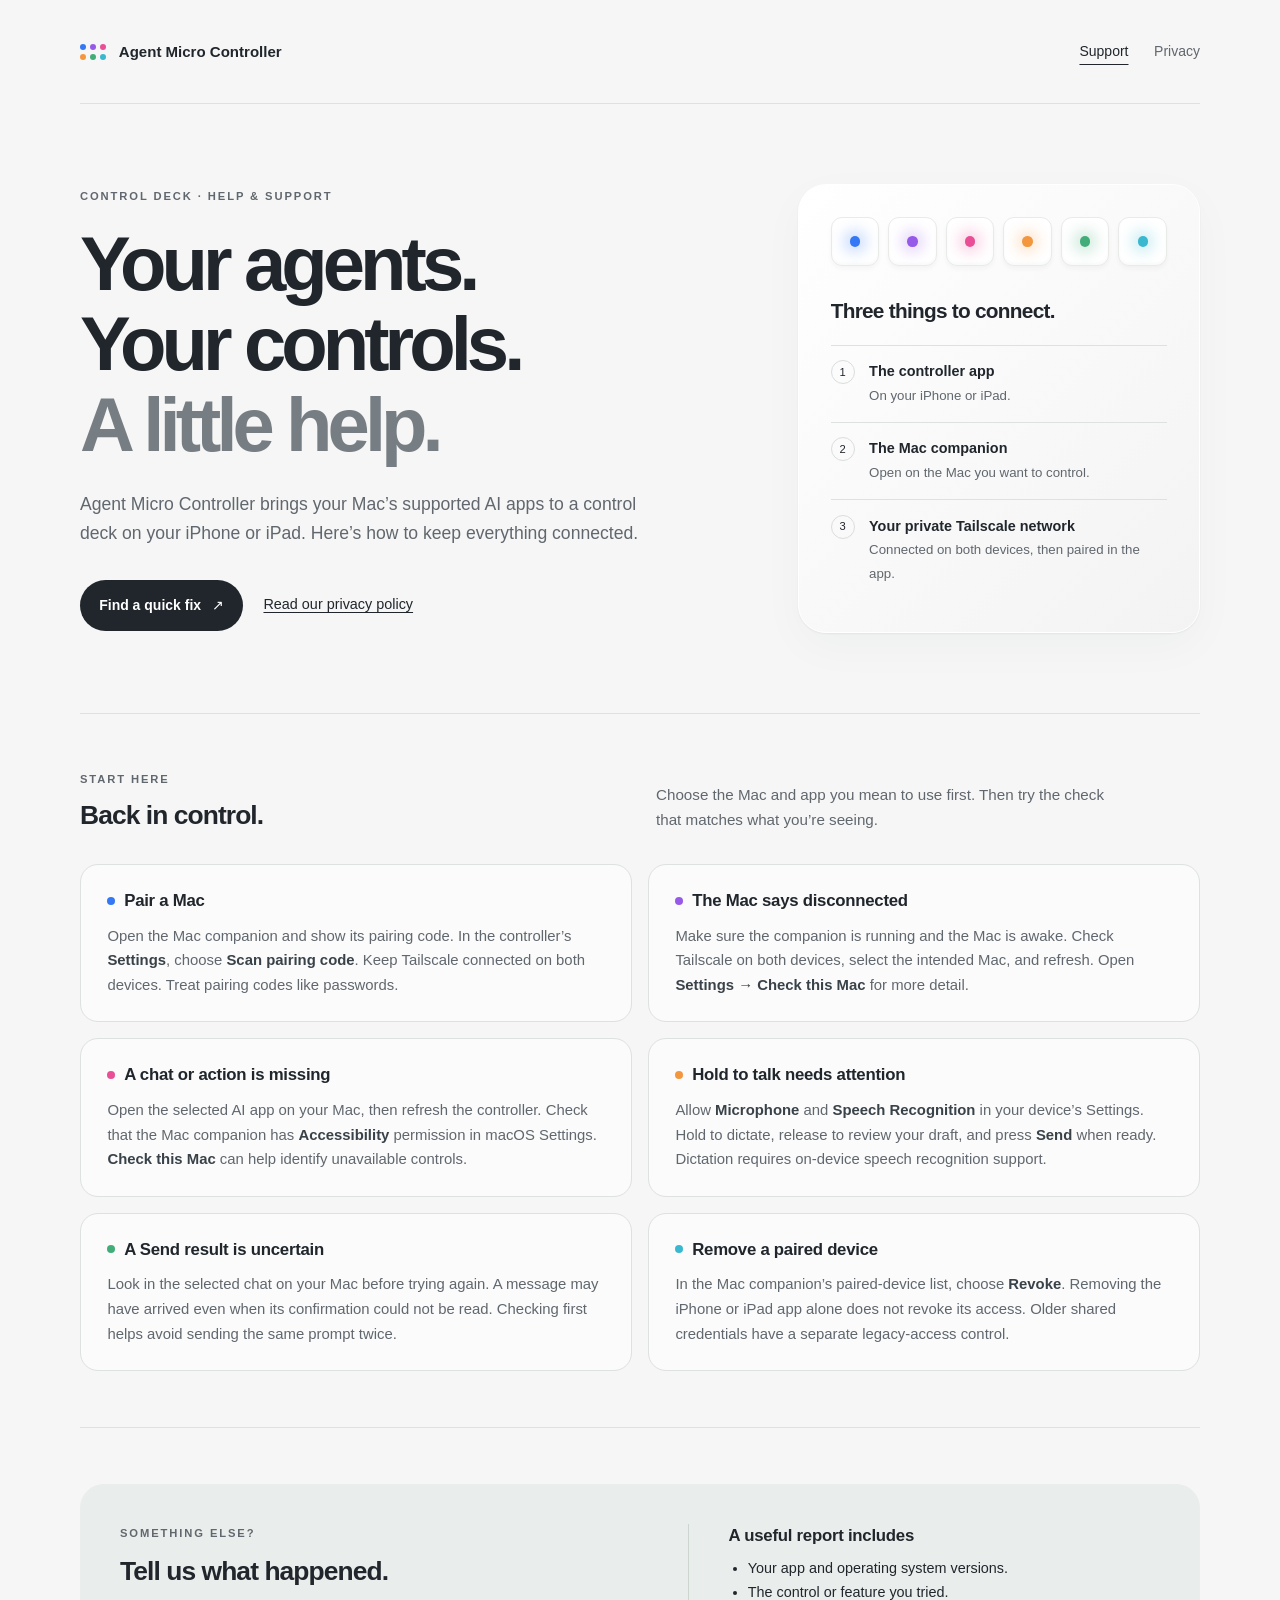
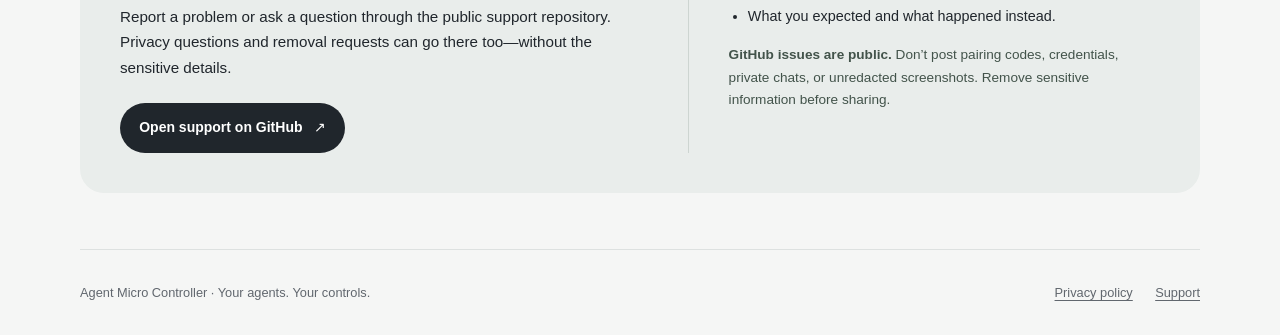
==== index.html @ 55a5c10d "Publish Agent Micro Controller support and privacy pages" ====
<!doctype html>
<html lang="en">
<head>
  <meta charset="utf-8">
  <meta name="viewport" content="width=device-width, initial-scale=1">
  <meta name="description" content="Setup help, troubleshooting, and privacy information for Agent Micro Controller, the iPhone and iPad control deck for your paired Macs.">
  <meta name="theme-color" content="#f5f6f5">
  <meta name="referrer" content="strict-origin-when-cross-origin">
  <title>Support · Agent Micro Controller</title>
  <link rel="canonical" href="https://rickndanger-ctrl.github.io/agent-micro-controller-site/">
  <link rel="stylesheet" href="styles.css">
</head>
<body>
  <a class="skip-link" href="#main">Skip to content</a>
  <div class="shell">
    <header class="site-header">
      <a class="brand" href="./" aria-label="Agent Micro Controller support home">
        <span class="brand-mark" aria-hidden="true"><i class="blue"></i><i class="purple"></i><i class="pink"></i><i class="orange"></i><i class="green"></i><i class="cyan"></i></span>
        <span>Agent Micro Controller</span>
      </a>
      <nav class="site-nav" aria-label="Main navigation"><a href="./" aria-current="page">Support</a><a href="privacy/">Privacy</a></nav>
    </header>

    <main id="main">
      <section class="hero" aria-labelledby="welcome">
        <div class="hero-copy">
          <span class="eyebrow">Control Deck · Help &amp; support</span>
          <h1 id="welcome">Your agents.<br>Your controls.<br><span>A little help.</span></h1>
          <p>Agent Micro Controller brings your Mac’s supported AI apps to a control deck on your iPhone or iPad. Here’s how to keep everything connected.</p>
          <div class="hero-links"><a class="button" href="#troubleshooting">Find a quick fix <span aria-hidden="true">↗</span></a><a href="privacy/">Read our privacy policy</a></div>
        </div>
        <aside class="setup-card" aria-labelledby="setup-title">
          <div class="key-motif" aria-hidden="true"><i class="blue"></i><i class="purple"></i><i class="pink"></i><i class="orange"></i><i class="green"></i><i class="cyan"></i></div>
          <h2 id="setup-title">Three things to connect.</h2>
          <div class="setup-row"><span class="setup-number" aria-hidden="true">1</span><div><strong>The controller app</strong><span>On your iPhone or iPad.</span></div></div>
          <div class="setup-row"><span class="setup-number" aria-hidden="true">2</span><div><strong>The Mac companion</strong><span>Open on the Mac you want to control.</span></div></div>
          <div class="setup-row"><span class="setup-number" aria-hidden="true">3</span><div><strong>Your private Tailscale network</strong><span>Connected on both devices, then paired in the app.</span></div></div>
        </aside>
      </section>

      <section class="section" id="troubleshooting" aria-labelledby="help-title">
        <div class="section-heading"><div><span class="eyebrow">Start here</span><h2 id="help-title">Back in control.</h2></div><p>Choose the Mac and app you mean to use first. Then try the check that matches what you’re seeing.</p></div>
        <div class="help-grid">
          <article class="help-card"><h3><span class="card-dot blue" aria-hidden="true"></span>Pair a Mac</h3><p>Open the Mac companion and show its pairing code. In the controller’s <strong>Settings</strong>, choose <strong>Scan pairing code</strong>. Keep Tailscale connected on both devices. Treat pairing codes like passwords.</p></article>
          <article class="help-card"><h3><span class="card-dot purple" aria-hidden="true"></span>The Mac says disconnected</h3><p>Make sure the companion is running and the Mac is awake. Check Tailscale on both devices, select the intended Mac, and refresh. Open <strong>Settings → Check this Mac</strong> for more detail.</p></article>
          <article class="help-card"><h3><span class="card-dot pink" aria-hidden="true"></span>A chat or action is missing</h3><p>Open the selected AI app on your Mac, then refresh the controller. Check that the Mac companion has <strong>Accessibility</strong> permission in macOS Settings. <strong>Check this Mac</strong> can help identify unavailable controls.</p></article>
          <article class="help-card"><h3><span class="card-dot orange" aria-hidden="true"></span>Hold to talk needs attention</h3><p>Allow <strong>Microphone</strong> and <strong>Speech Recognition</strong> in your device’s Settings. Hold to dictate, release to review your draft, and press <strong>Send</strong> when ready. Dictation requires on-device speech recognition support.</p></article>
          <article class="help-card"><h3><span class="card-dot green" aria-hidden="true"></span>A Send result is uncertain</h3><p>Look in the selected chat on your Mac before trying again. A message may have arrived even when its confirmation could not be read. Checking first helps avoid sending the same prompt twice.</p></article>
          <article class="help-card"><h3><span class="card-dot cyan" aria-hidden="true"></span>Remove a paired device</h3><p>In the Mac companion’s paired-device list, choose <strong>Revoke</strong>. Removing the iPhone or iPad app alone does not revoke its access. Older shared credentials have a separate legacy-access control.</p></article>
        </div>
      </section>

      <section class="section" aria-labelledby="contact-title">
        <div class="contact-card">
          <div><span class="eyebrow">Something else?</span><h2 id="contact-title">Tell us what happened.</h2><p>Report a problem or ask a question through the public support repository. Privacy questions and removal requests can go there too—without the sensitive details.</p><a class="button" href="https://github.com/rickndanger-ctrl/agent-micro-controller-site/issues">Open support on GitHub <span aria-hidden="true">↗</span></a></div>
          <div class="issue-notes"><h3>A useful report includes</h3><ul><li>Your app and operating system versions.</li><li>The control or feature you tried.</li><li>What you expected and what happened instead.</li></ul><p class="private-warning"><strong>GitHub issues are public.</strong> Don’t post pairing codes, credentials, private chats, or unredacted screenshots. Remove sensitive information before sharing.</p></div>
        </div>
      </section>
    </main>

    <footer class="site-footer"><p>Agent Micro Controller · Your agents. Your controls.</p><nav aria-label="Footer navigation"><a href="privacy/">Privacy policy</a><a href="https://github.com/rickndanger-ctrl/agent-micro-controller-site/issues">Support</a></nav></footer>
  </div>
</body>
</html>
---- styles.css ----
@charset "UTF-8";

:root {
  color-scheme: light;
  --ink: #20262c;
  --muted: #61676e;
  --paper: #f5f6f5;
  --line: #dde1e0;
  --blue: #3478f6;
  --purple: #9759e8;
  --pink: #e94f96;
  --orange: #f4963e;
  --green: #43ad79;
  --cyan: #39b8d0;
  font-family: -apple-system, BlinkMacSystemFont, "Segoe UI", sans-serif;
  font-synthesis: none;
  text-rendering: optimizeLegibility;
  -webkit-font-smoothing: antialiased;
}

* { box-sizing: border-box; }
html { scroll-padding-top: 2rem; }
body { margin: 0; color: var(--ink); background: var(--paper); line-height: 1.65; }
a { color: inherit; text-underline-offset: .22em; text-decoration-thickness: .075em; }
a:hover { text-decoration-thickness: .13em; }
a:focus-visible, summary:focus-visible { outline: 3px solid var(--blue); outline-offset: 5px; border-radius: 4px; }
::selection { color: #102b4e; background: #dce8ff; }
.skip-link { position: absolute; z-index: 10; left: 1rem; top: -6rem; padding: .75rem 1rem; border-radius: 10px; background: var(--ink); color: white; }
.skip-link:focus { top: 1rem; }
.shell { width: min(1120px, calc(100% - 3rem)); margin-inline: auto; }
.site-header { display: flex; justify-content: space-between; align-items: center; gap: 2rem; padding: 2rem 0; border-bottom: 1px solid var(--line); }
.brand { display: flex; align-items: center; gap: .8rem; font-size: .94rem; font-weight: 650; line-height: 1.3; text-decoration: none; }
.brand-mark { display: grid; grid-template-columns: repeat(3, 6px); gap: 4px; flex-shrink: 0; }
.brand-mark i { width: 6px; height: 6px; border-radius: 50%; background: var(--tone); }
.blue { --tone: var(--blue); }
.purple { --tone: var(--purple); }
.pink { --tone: var(--pink); }
.orange { --tone: var(--orange); }
.green { --tone: var(--green); }
.cyan { --tone: var(--cyan); }
.site-nav { display: flex; align-items: center; gap: 1.6rem; font-size: .875rem; }
.site-nav a { padding-block: .5rem; text-decoration: none; color: var(--muted); }
.site-nav a:hover, .site-nav a[aria-current="page"] { color: var(--ink); }
.site-nav a[aria-current="page"] { text-decoration: underline; text-underline-offset: .5rem; }
.eyebrow { display: block; font-size: .7rem; font-weight: 700; letter-spacing: .17em; text-transform: uppercase; color: var(--muted); }
h1, h2, h3, p { margin-top: 0; }
h1 { font-size: clamp(2.65rem, 6.5vw, 4.75rem); letter-spacing: -.065em; line-height: 1.06; font-weight: 620; margin-block: 1.15rem 1.55rem; }
h2 { font-size: 1.65rem; line-height: 1.25; letter-spacing: -.035em; font-weight: 620; }
h3 { font-size: 1.05rem; line-height: 1.4; letter-spacing: -.015em; }
.hero { display: grid; grid-template-columns: 1.3fr .8fr; align-items: center; gap: 4rem; padding-block: 5rem; }
.hero-copy > p { max-width: 36rem; color: var(--muted); font-size: 1.1rem; }
.hero-copy h1 span { color: #777e83; }
.hero-links { display: flex; gap: 1.25rem; flex-wrap: wrap; align-items: center; margin-top: 2rem; font-size: .9rem; }
.button { display: inline-flex; align-items: center; justify-content: center; gap: .7rem; padding: .85rem 1.2rem; border-radius: 99px; color: #fff; background: var(--ink); text-decoration: none; font-size: .875rem; font-weight: 600; }
.button:hover { background: #394047; }
.setup-card { border: 1px solid #fff; border-radius: 28px; padding: 2rem; background: linear-gradient(135deg, #fff 0%, #f2f3f2 100%); box-shadow: 0 1px 2px #232b3310, 0 14px 45px #232b3308; }
.key-motif { display: grid; grid-template-columns: repeat(6, 1fr); gap: .55rem; margin-bottom: 2rem; }
.key-motif i { position: relative; aspect-ratio: 1; border-radius: 11px; background: #fff; border: 1px solid #e9ebe9; box-shadow: 0 3px 4px #2e36360a, inset 0 -2px 3px #2e363608; }
.key-motif i::before { content: ""; position: absolute; inset: 25%; border-radius: 50%; background: var(--tone); opacity: .23; filter: blur(7px); }
.key-motif i::after { content: ""; position: absolute; inset: 39%; border-radius: 50%; background: var(--tone); }
.setup-card h2 { font-size: 1.3rem; margin-bottom: 1.3rem; }
.setup-row { display: flex; align-items: flex-start; gap: .9rem; padding-block: .9rem; border-top: 1px solid var(--line); font-size: .9rem; }
.setup-number { flex-shrink: 0; display: grid; place-items: center; width: 1.5rem; height: 1.5rem; border: 1px solid #d9dedd; border-radius: 50%; font-size: .7rem; font-variant-numeric: tabular-nums; }
.setup-row strong { display: block; font-weight: 600; }
.setup-row span:not(.setup-number) { color: var(--muted); font-size: .83rem; }
.section { border-top: 1px solid var(--line); padding-block: 3.5rem; }
.section-heading { display: grid; grid-template-columns: 1fr 1fr; gap: 2rem; margin-bottom: 2rem; }
.section-heading h2 { margin-block: .65rem 0; }
.section-heading > p { color: var(--muted); align-self: end; margin: 0; max-width: 29rem; font-size: .95rem; }
.help-grid { display: grid; grid-template-columns: repeat(2, minmax(0, 1fr)); gap: 1rem; }
.help-card { padding: 1.5rem 1.65rem; border: 1px solid var(--line); border-radius: 18px; background: #ffffff7a; }
.help-card h3 { margin-bottom: .7rem; }
.help-card p { font-size: .93rem; color: var(--muted); margin-bottom: 0; }
.help-card p + p { margin-top: .8rem; }
.help-card strong { color: #3a4249; font-weight: 600; }
.card-dot { display: inline-block; width: .5rem; height: .5rem; border-radius: 50%; margin-right: .55rem; background: var(--tone); vertical-align: .08em; }
.contact-card { display: grid; grid-template-columns: 1.1fr 1fr; gap: 3rem; border-radius: 24px; background: #e9edeb; padding: 2.5rem; }
.contact-card h2 { margin-block: .8rem 1rem; }
.contact-card p { max-width: 34rem; font-size: .95rem; }
.contact-card .button { margin-top: .5rem; }
.issue-notes { border-left: 1px solid #cdd5d1; padding-left: 2.5rem; }
.issue-notes h3 { margin-bottom: .6rem; }
.issue-notes ul { padding-left: 1.2rem; margin-block: .5rem 1rem; font-size: .9rem; }
.issue-notes .private-warning { color: #42534a; font-size: .85rem; margin-bottom: 0; }
.site-footer { display: flex; justify-content: space-between; gap: 2rem; padding-block: 2rem; color: var(--muted); font-size: .8rem; border-top: 1px solid var(--line); }
.site-footer p { margin: 0; }
.site-footer nav { display: flex; flex-wrap: wrap; gap: 1.4rem; }
.policy-header { max-width: 760px; padding-block: 4.5rem 2.75rem; }
.policy-header h1 { font-size: clamp(2.6rem, 6vw, 4rem); }
.policy-header p { color: var(--muted); margin-bottom: 0; }
.policy-layout { display: grid; grid-template-columns: 225px minmax(0, 1fr); align-items: start; gap: 4rem; padding-bottom: 4rem; }
.policy-toc { position: sticky; top: 2rem; font-size: .83rem; padding-top: 1.3rem; border-top: 1px solid var(--line); }
.policy-toc .eyebrow { margin-bottom: 1rem; }
.policy-toc ol { margin: 0; padding: 0; list-style: none; }
.policy-toc li + li { margin-top: .65rem; }
.policy-toc a { color: var(--muted); text-decoration: none; }
.policy-toc a:hover { color: var(--ink); text-decoration: underline; }
.policy-body { max-width: 730px; font-size: .99rem; }
.policy-body p { margin-bottom: 1.1rem; }
.policy-body h2 { padding-top: 1.7rem; margin-block: 1.25rem 1.1rem; border-top: 1px solid var(--line); font-size: 1.4rem; }
.policy-body strong { font-weight: 650; }
.policy-body a { color: #265f9e; overflow-wrap: anywhere; }

@media (max-width: 800px) {
  .hero { gap: 2rem; padding-block: 3.25rem; }
  .setup-card { padding: 1.5rem; }
  .key-motif { gap: .3rem; }
  .contact-card { gap: 2rem; padding: 2rem; }
  .issue-notes { padding-left: 2rem; }
  .policy-layout { grid-template-columns: 180px minmax(0, 1fr); gap: 2rem; }
}
@media (max-width: 640px) {
  .shell { width: min(1120px, calc(100% - 2.25rem)); }
  .site-header { padding-block: 1.4rem; gap: 1rem; }
  .brand { font-size: .8rem; gap: .6rem; max-width: 11rem; }
  .site-nav { gap: 1rem; font-size: .8rem; }
  .hero { grid-template-columns: 1fr; gap: 2.25rem; }
  .hero-copy h1 { max-width: 10em; }
  .hero-copy > p { font-size: 1rem; }
  .setup-card { padding: 1.6rem; }
  .key-motif { max-width: 290px; gap: .6rem; margin-bottom: 1.5rem; }
  .section { padding-block: 2.5rem; }
  .section-heading, .help-grid, .contact-card { grid-template-columns: 1fr; }
  .section-heading { gap: 1rem; }
  .help-card { padding: 1.3rem; }
  .contact-card { padding: 1.6rem; gap: 1.6rem; }
  .issue-notes { padding: 1.5rem 0 0; border-left: 0; border-top: 1px solid #cdd5d1; }
  .site-footer { flex-direction: column; gap: .8rem; }
  .policy-header { padding-block: 3rem 2rem; }
  .policy-layout { grid-template-columns: 1fr; gap: 2rem; }
  .policy-toc { position: static; }
  .policy-toc ol { columns: 2; column-gap: 1.5rem; }
  .policy-toc li { break-inside: avoid; }
  .policy-body { font-size: .96rem; }
}
@media (max-width: 360px) {
  .brand { max-width: 9rem; }
  .site-nav { gap: .75rem; }
  .policy-toc ol { columns: 1; }
}
@media (prefers-reduced-motion: reduce) {
  *, *::before, *::after { scroll-behavior: auto !important; }
}
@media print {
  body { background: white; }
  .shell { width: 100%; }
  .site-nav, .policy-toc, .skip-link { display: none; }
  .policy-layout { display: block; }
  .policy-body { max-width: none; }
  .policy-header { padding-block: 1.5rem; }
  .site-footer { padding-top: 1rem; }
}
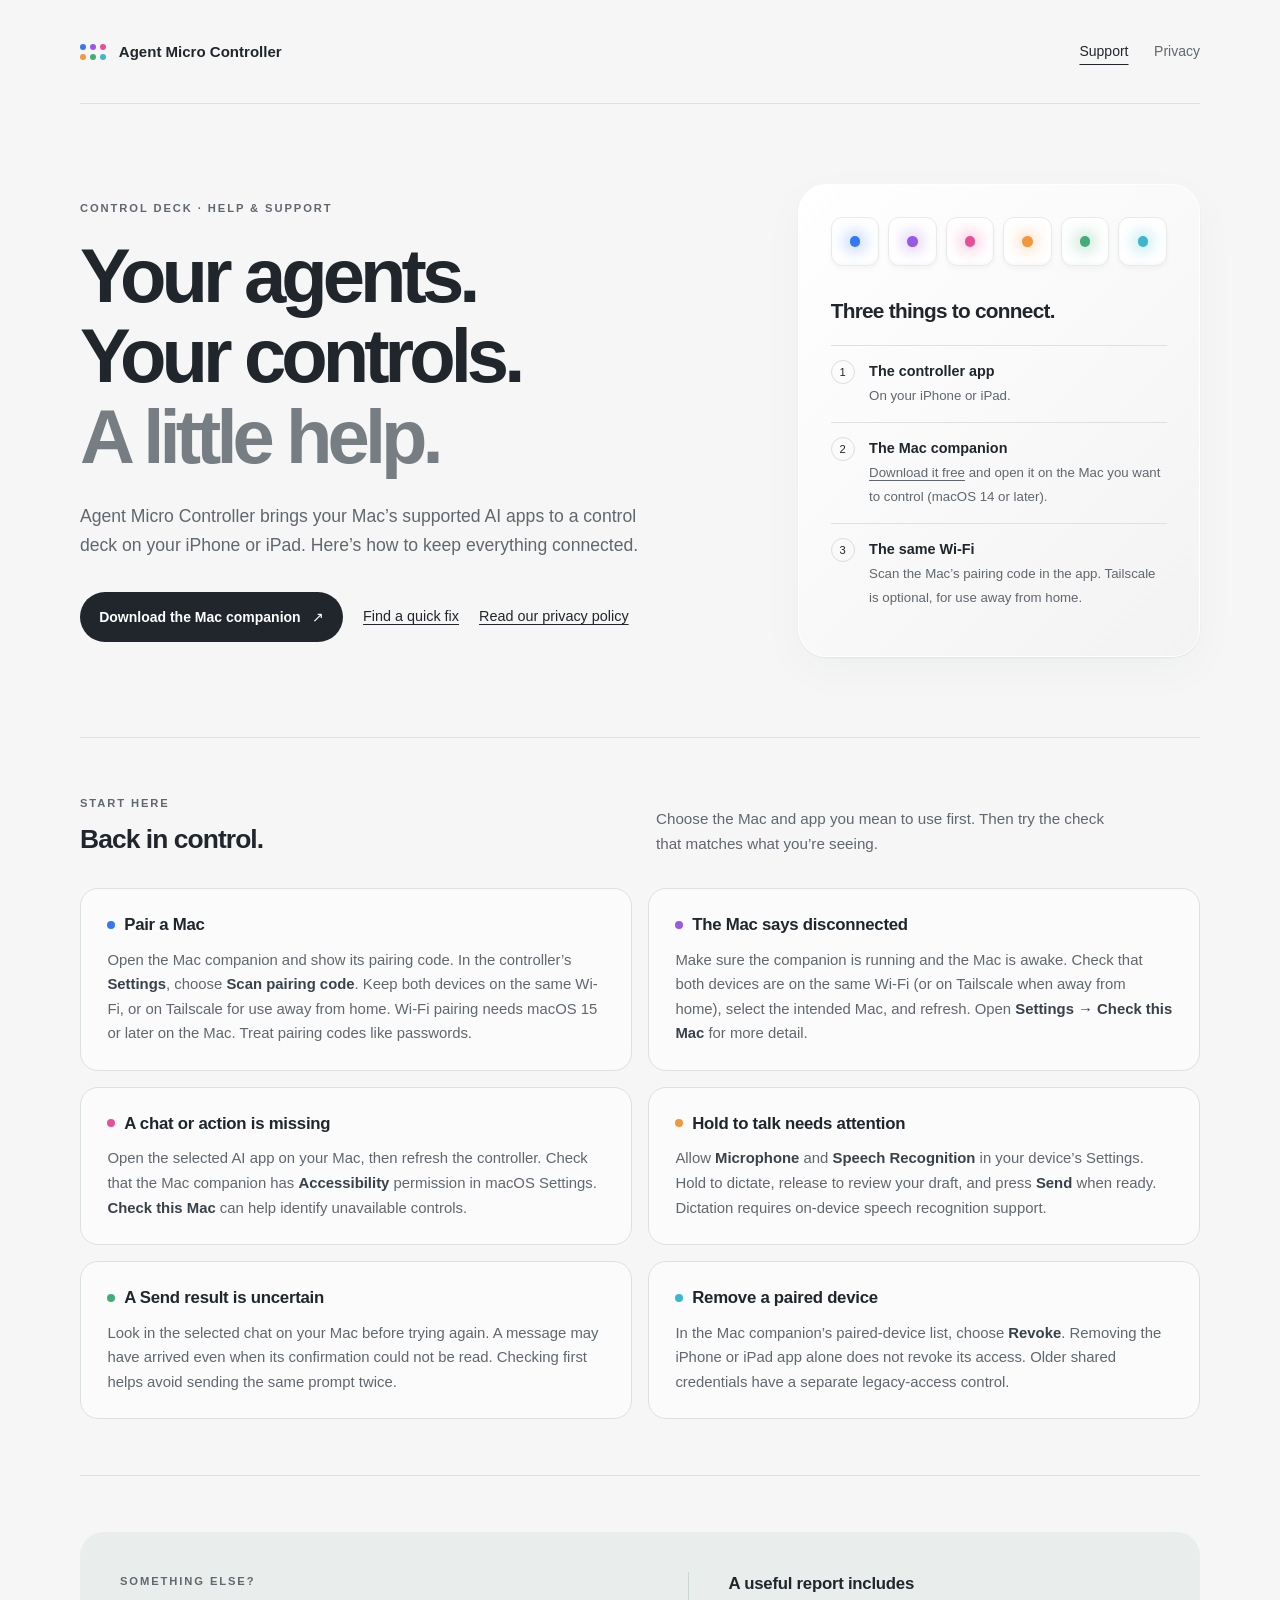
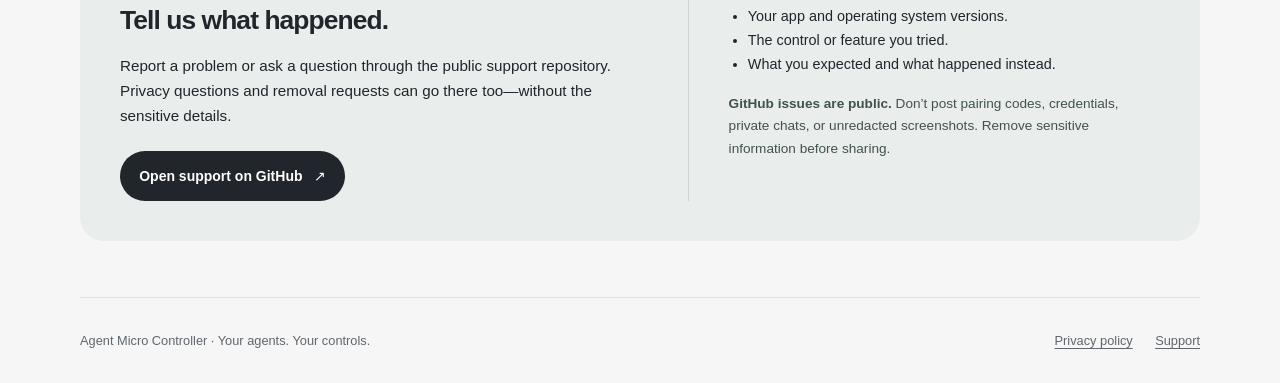
==== commit 2c62d055: "Link the Mac companion download and describe Wi-Fi pairing Co-Authored-By: Claude Opus 5.5 <noreply@" ====
--- a/index.html
+++ b/index.html
@@ -27,22 +27,22 @@
           <span class="eyebrow">Control Deck · Help &amp; support</span>
           <h1 id="welcome">Your agents.<br>Your controls.<br><span>A little help.</span></h1>
           <p>Agent Micro Controller brings your Mac’s supported AI apps to a control deck on your iPhone or iPad. Here’s how to keep everything connected.</p>
-          <div class="hero-links"><a class="button" href="#troubleshooting">Find a quick fix <span aria-hidden="true">↗</span></a><a href="privacy/">Read our privacy policy</a></div>
+          <div class="hero-links"><a class="button" href="https://github.com/rickndanger-ctrl/genesis-microcontroller-app/releases/latest">Download the Mac companion <span aria-hidden="true">↗</span></a><a href="#troubleshooting">Find a quick fix</a><a href="privacy/">Read our privacy policy</a></div>
         </div>
         <aside class="setup-card" aria-labelledby="setup-title">
           <div class="key-motif" aria-hidden="true"><i class="blue"></i><i class="purple"></i><i class="pink"></i><i class="orange"></i><i class="green"></i><i class="cyan"></i></div>
           <h2 id="setup-title">Three things to connect.</h2>
           <div class="setup-row"><span class="setup-number" aria-hidden="true">1</span><div><strong>The controller app</strong><span>On your iPhone or iPad.</span></div></div>
-          <div class="setup-row"><span class="setup-number" aria-hidden="true">2</span><div><strong>The Mac companion</strong><span>Open on the Mac you want to control.</span></div></div>
-          <div class="setup-row"><span class="setup-number" aria-hidden="true">3</span><div><strong>Your private Tailscale network</strong><span>Connected on both devices, then paired in the app.</span></div></div>
+          <div class="setup-row"><span class="setup-number" aria-hidden="true">2</span><div><strong>The Mac companion</strong><span><a href="https://github.com/rickndanger-ctrl/genesis-microcontroller-app/releases/latest">Download it free</a> and open it on the Mac you want to control (macOS 14 or later).</span></div></div>
+          <div class="setup-row"><span class="setup-number" aria-hidden="true">3</span><div><strong>The same Wi-Fi</strong><span>Scan the Mac’s pairing code in the app. Tailscale is optional, for use away from home.</span></div></div>
         </aside>
       </section>
 
       <section class="section" id="troubleshooting" aria-labelledby="help-title">
         <div class="section-heading"><div><span class="eyebrow">Start here</span><h2 id="help-title">Back in control.</h2></div><p>Choose the Mac and app you mean to use first. Then try the check that matches what you’re seeing.</p></div>
         <div class="help-grid">
-          <article class="help-card"><h3><span class="card-dot blue" aria-hidden="true"></span>Pair a Mac</h3><p>Open the Mac companion and show its pairing code. In the controller’s <strong>Settings</strong>, choose <strong>Scan pairing code</strong>. Keep Tailscale connected on both devices. Treat pairing codes like passwords.</p></article>
-          <article class="help-card"><h3><span class="card-dot purple" aria-hidden="true"></span>The Mac says disconnected</h3><p>Make sure the companion is running and the Mac is awake. Check Tailscale on both devices, select the intended Mac, and refresh. Open <strong>Settings → Check this Mac</strong> for more detail.</p></article>
+          <article class="help-card"><h3><span class="card-dot blue" aria-hidden="true"></span>Pair a Mac</h3><p>Open the Mac companion and show its pairing code. In the controller’s <strong>Settings</strong>, choose <strong>Scan pairing code</strong>. Keep both devices on the same Wi-Fi, or on Tailscale for use away from home. Wi-Fi pairing needs macOS 15 or later on the Mac. Treat pairing codes like passwords.</p></article>
+          <article class="help-card"><h3><span class="card-dot purple" aria-hidden="true"></span>The Mac says disconnected</h3><p>Make sure the companion is running and the Mac is awake. Check that both devices are on the same Wi-Fi (or on Tailscale when away from home), select the intended Mac, and refresh. Open <strong>Settings → Check this Mac</strong> for more detail.</p></article>
           <article class="help-card"><h3><span class="card-dot pink" aria-hidden="true"></span>A chat or action is missing</h3><p>Open the selected AI app on your Mac, then refresh the controller. Check that the Mac companion has <strong>Accessibility</strong> permission in macOS Settings. <strong>Check this Mac</strong> can help identify unavailable controls.</p></article>
           <article class="help-card"><h3><span class="card-dot orange" aria-hidden="true"></span>Hold to talk needs attention</h3><p>Allow <strong>Microphone</strong> and <strong>Speech Recognition</strong> in your device’s Settings. Hold to dictate, release to review your draft, and press <strong>Send</strong> when ready. Dictation requires on-device speech recognition support.</p></article>
           <article class="help-card"><h3><span class="card-dot green" aria-hidden="true"></span>A Send result is uncertain</h3><p>Look in the selected chat on your Mac before trying again. A message may have arrived even when its confirmation could not be read. Checking first helps avoid sending the same prompt twice.</p></article>
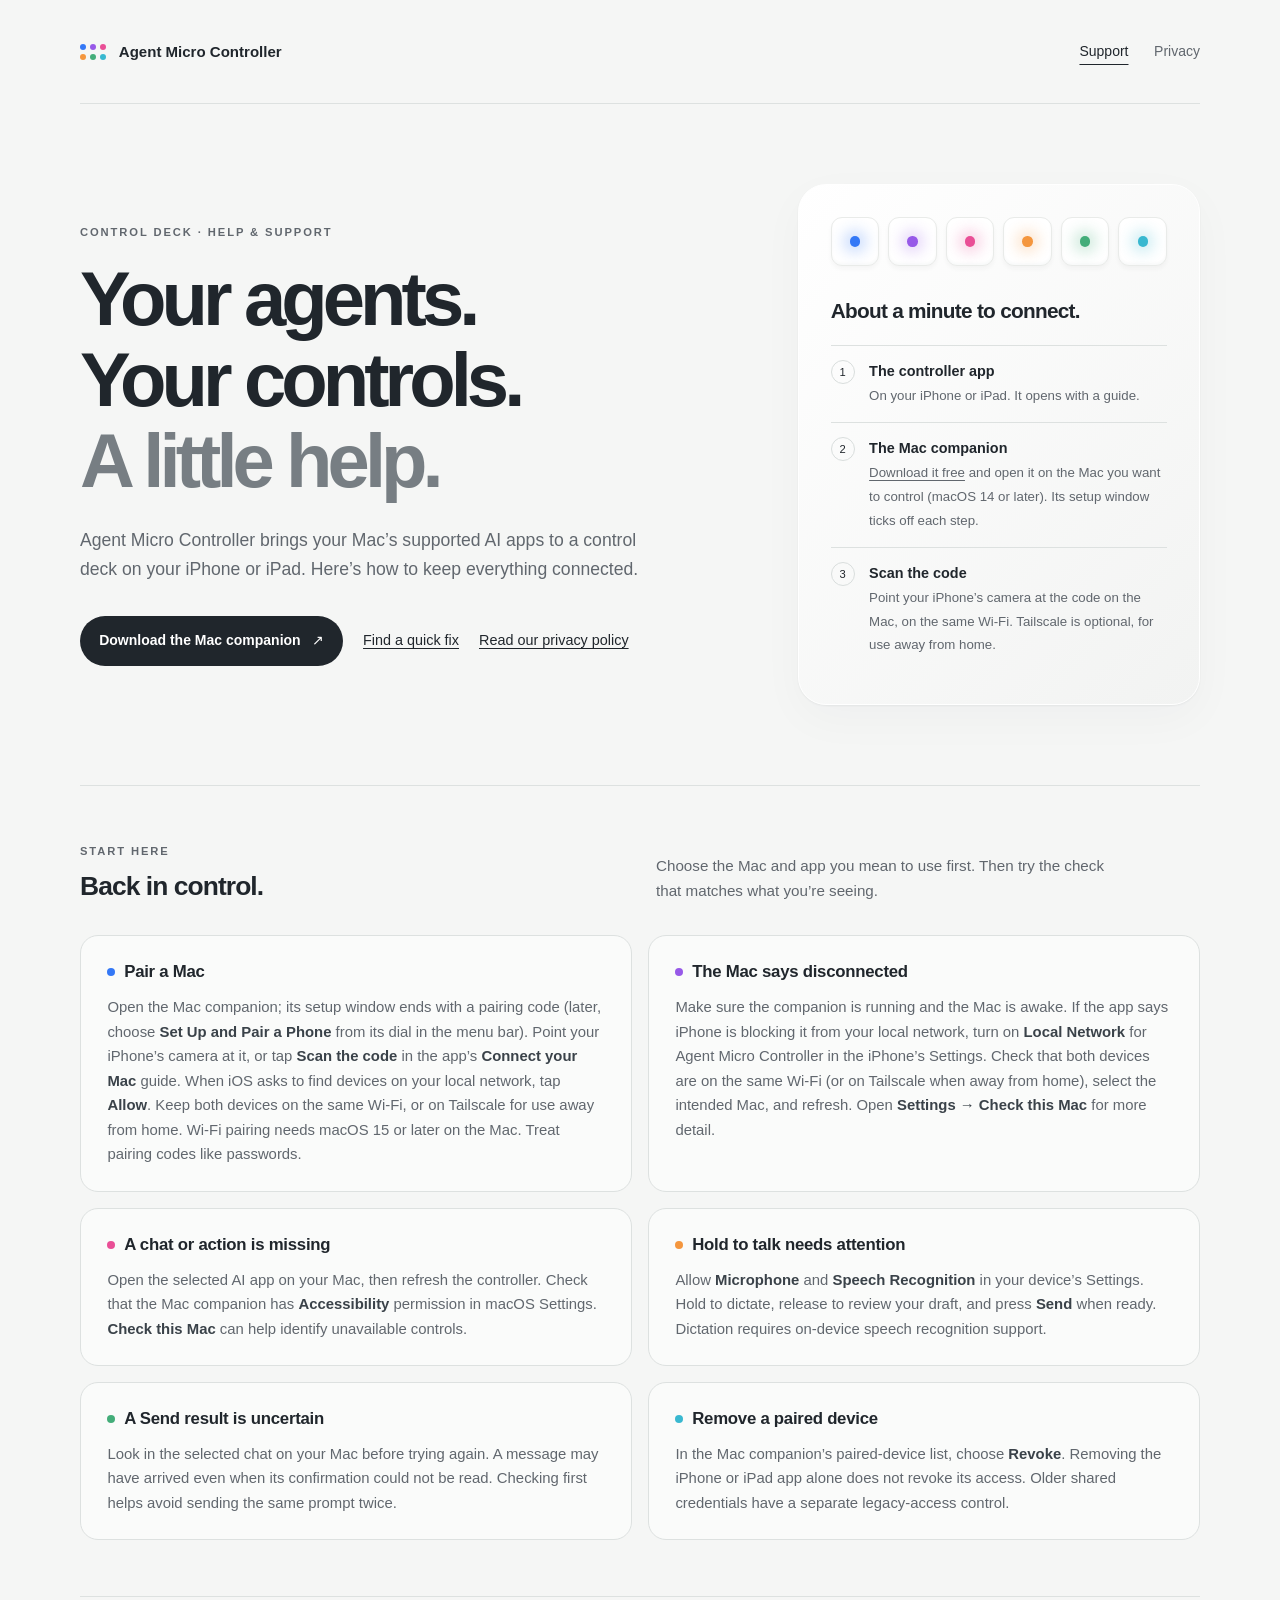
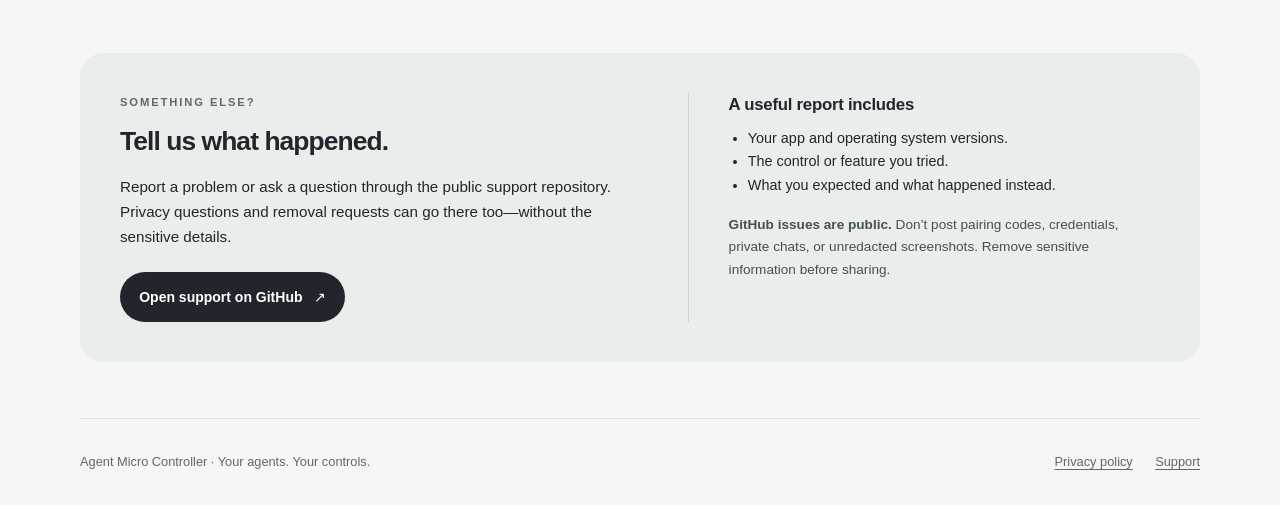
==== commit ab77122d: "Describe the guided setup on the Mac and the phone Co-Authored-By: Claude Opus 5.5 <noreply@anthropi" ====
--- a/index.html
+++ b/index.html
@@ -31,18 +31,18 @@
         </div>
         <aside class="setup-card" aria-labelledby="setup-title">
           <div class="key-motif" aria-hidden="true"><i class="blue"></i><i class="purple"></i><i class="pink"></i><i class="orange"></i><i class="green"></i><i class="cyan"></i></div>
-          <h2 id="setup-title">Three things to connect.</h2>
-          <div class="setup-row"><span class="setup-number" aria-hidden="true">1</span><div><strong>The controller app</strong><span>On your iPhone or iPad.</span></div></div>
-          <div class="setup-row"><span class="setup-number" aria-hidden="true">2</span><div><strong>The Mac companion</strong><span><a href="https://github.com/rickndanger-ctrl/genesis-microcontroller-app/releases/latest">Download it free</a> and open it on the Mac you want to control (macOS 14 or later).</span></div></div>
-          <div class="setup-row"><span class="setup-number" aria-hidden="true">3</span><div><strong>The same Wi-Fi</strong><span>Scan the Mac’s pairing code in the app. Tailscale is optional, for use away from home.</span></div></div>
+          <h2 id="setup-title">About a minute to connect.</h2>
+          <div class="setup-row"><span class="setup-number" aria-hidden="true">1</span><div><strong>The controller app</strong><span>On your iPhone or iPad. It opens with a guide.</span></div></div>
+          <div class="setup-row"><span class="setup-number" aria-hidden="true">2</span><div><strong>The Mac companion</strong><span><a href="https://github.com/rickndanger-ctrl/genesis-microcontroller-app/releases/latest">Download it free</a> and open it on the Mac you want to control (macOS 14 or later). Its setup window ticks off each step.</span></div></div>
+          <div class="setup-row"><span class="setup-number" aria-hidden="true">3</span><div><strong>Scan the code</strong><span>Point your iPhone’s camera at the code on the Mac, on the same Wi-Fi. Tailscale is optional, for use away from home.</span></div></div>
         </aside>
       </section>
 
       <section class="section" id="troubleshooting" aria-labelledby="help-title">
         <div class="section-heading"><div><span class="eyebrow">Start here</span><h2 id="help-title">Back in control.</h2></div><p>Choose the Mac and app you mean to use first. Then try the check that matches what you’re seeing.</p></div>
         <div class="help-grid">
-          <article class="help-card"><h3><span class="card-dot blue" aria-hidden="true"></span>Pair a Mac</h3><p>Open the Mac companion and show its pairing code. In the controller’s <strong>Settings</strong>, choose <strong>Scan pairing code</strong>. Keep both devices on the same Wi-Fi, or on Tailscale for use away from home. Wi-Fi pairing needs macOS 15 or later on the Mac. Treat pairing codes like passwords.</p></article>
-          <article class="help-card"><h3><span class="card-dot purple" aria-hidden="true"></span>The Mac says disconnected</h3><p>Make sure the companion is running and the Mac is awake. Check that both devices are on the same Wi-Fi (or on Tailscale when away from home), select the intended Mac, and refresh. Open <strong>Settings → Check this Mac</strong> for more detail.</p></article>
+          <article class="help-card"><h3><span class="card-dot blue" aria-hidden="true"></span>Pair a Mac</h3><p>Open the Mac companion; its setup window ends with a pairing code (later, choose <strong>Set Up and Pair a Phone</strong> from its dial in the menu bar). Point your iPhone’s camera at it, or tap <strong>Scan the code</strong> in the app’s <strong>Connect your Mac</strong> guide. When iOS asks to find devices on your local network, tap <strong>Allow</strong>. Keep both devices on the same Wi-Fi, or on Tailscale for use away from home. Wi-Fi pairing needs macOS 15 or later on the Mac. Treat pairing codes like passwords.</p></article>
+          <article class="help-card"><h3><span class="card-dot purple" aria-hidden="true"></span>The Mac says disconnected</h3><p>Make sure the companion is running and the Mac is awake. If the app says iPhone is blocking it from your local network, turn on <strong>Local Network</strong> for Agent Micro Controller in the iPhone’s Settings. Check that both devices are on the same Wi-Fi (or on Tailscale when away from home), select the intended Mac, and refresh. Open <strong>Settings → Check this Mac</strong> for more detail.</p></article>
           <article class="help-card"><h3><span class="card-dot pink" aria-hidden="true"></span>A chat or action is missing</h3><p>Open the selected AI app on your Mac, then refresh the controller. Check that the Mac companion has <strong>Accessibility</strong> permission in macOS Settings. <strong>Check this Mac</strong> can help identify unavailable controls.</p></article>
           <article class="help-card"><h3><span class="card-dot orange" aria-hidden="true"></span>Hold to talk needs attention</h3><p>Allow <strong>Microphone</strong> and <strong>Speech Recognition</strong> in your device’s Settings. Hold to dictate, release to review your draft, and press <strong>Send</strong> when ready. Dictation requires on-device speech recognition support.</p></article>
           <article class="help-card"><h3><span class="card-dot green" aria-hidden="true"></span>A Send result is uncertain</h3><p>Look in the selected chat on your Mac before trying again. A message may have arrived even when its confirmation could not be read. Checking first helps avoid sending the same prompt twice.</p></article>
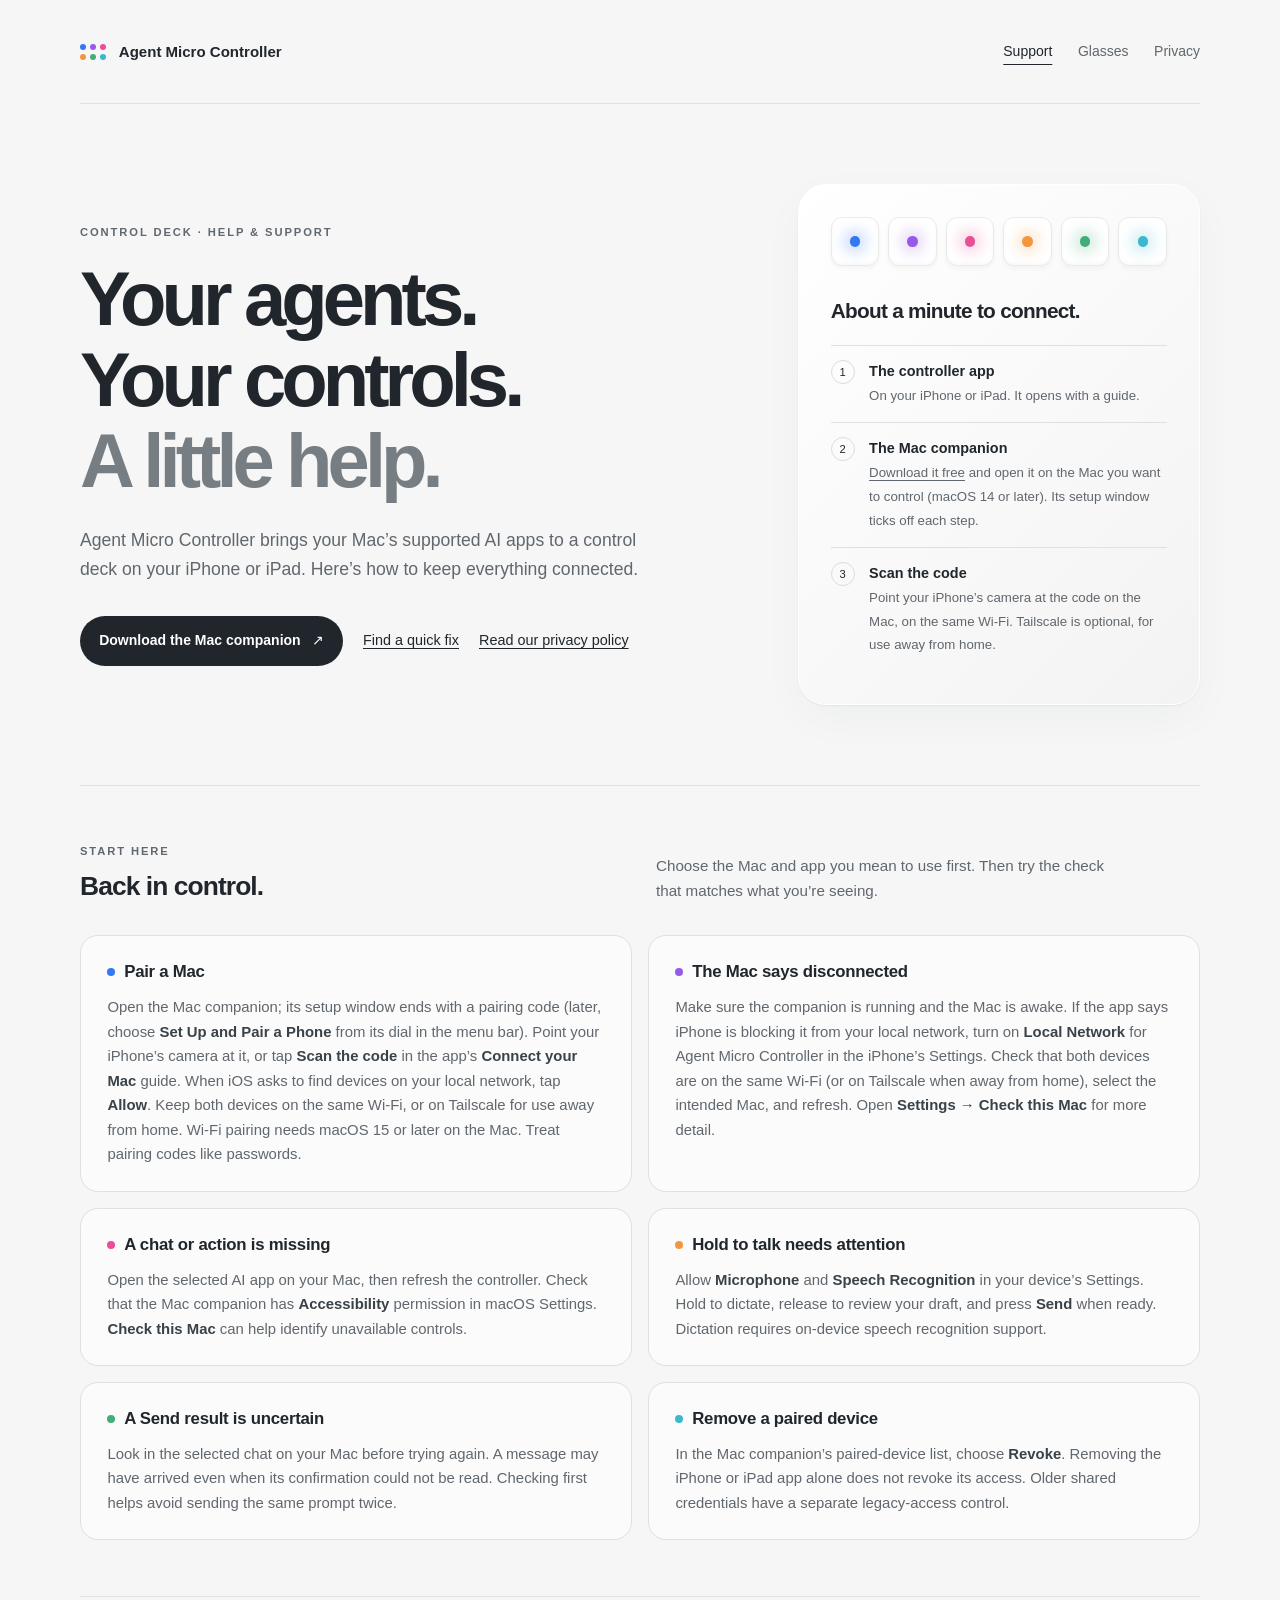
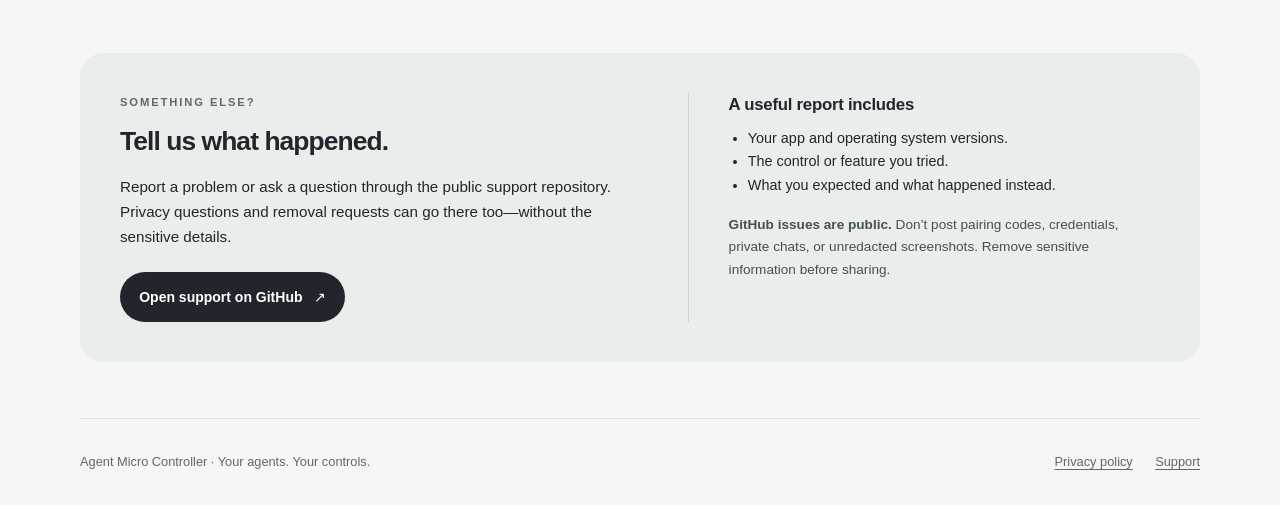
==== commit dc4ad261: "Add the experimental Even G2 glasses guide Co-Authored-By: Claude Opus 5.5 <noreply@anthropic.com>" ====
--- a/index.html
+++ b/index.html
@@ -18,7 +18,7 @@
         <span class="brand-mark" aria-hidden="true"><i class="blue"></i><i class="purple"></i><i class="pink"></i><i class="orange"></i><i class="green"></i><i class="cyan"></i></span>
         <span>Agent Micro Controller</span>
       </a>
-      <nav class="site-nav" aria-label="Main navigation"><a href="./" aria-current="page">Support</a><a href="privacy/">Privacy</a></nav>
+      <nav class="site-nav" aria-label="Main navigation"><a href="./" aria-current="page">Support</a><a href="glasses/">Glasses</a><a href="privacy/">Privacy</a></nav>
     </header>
 
     <main id="main">
